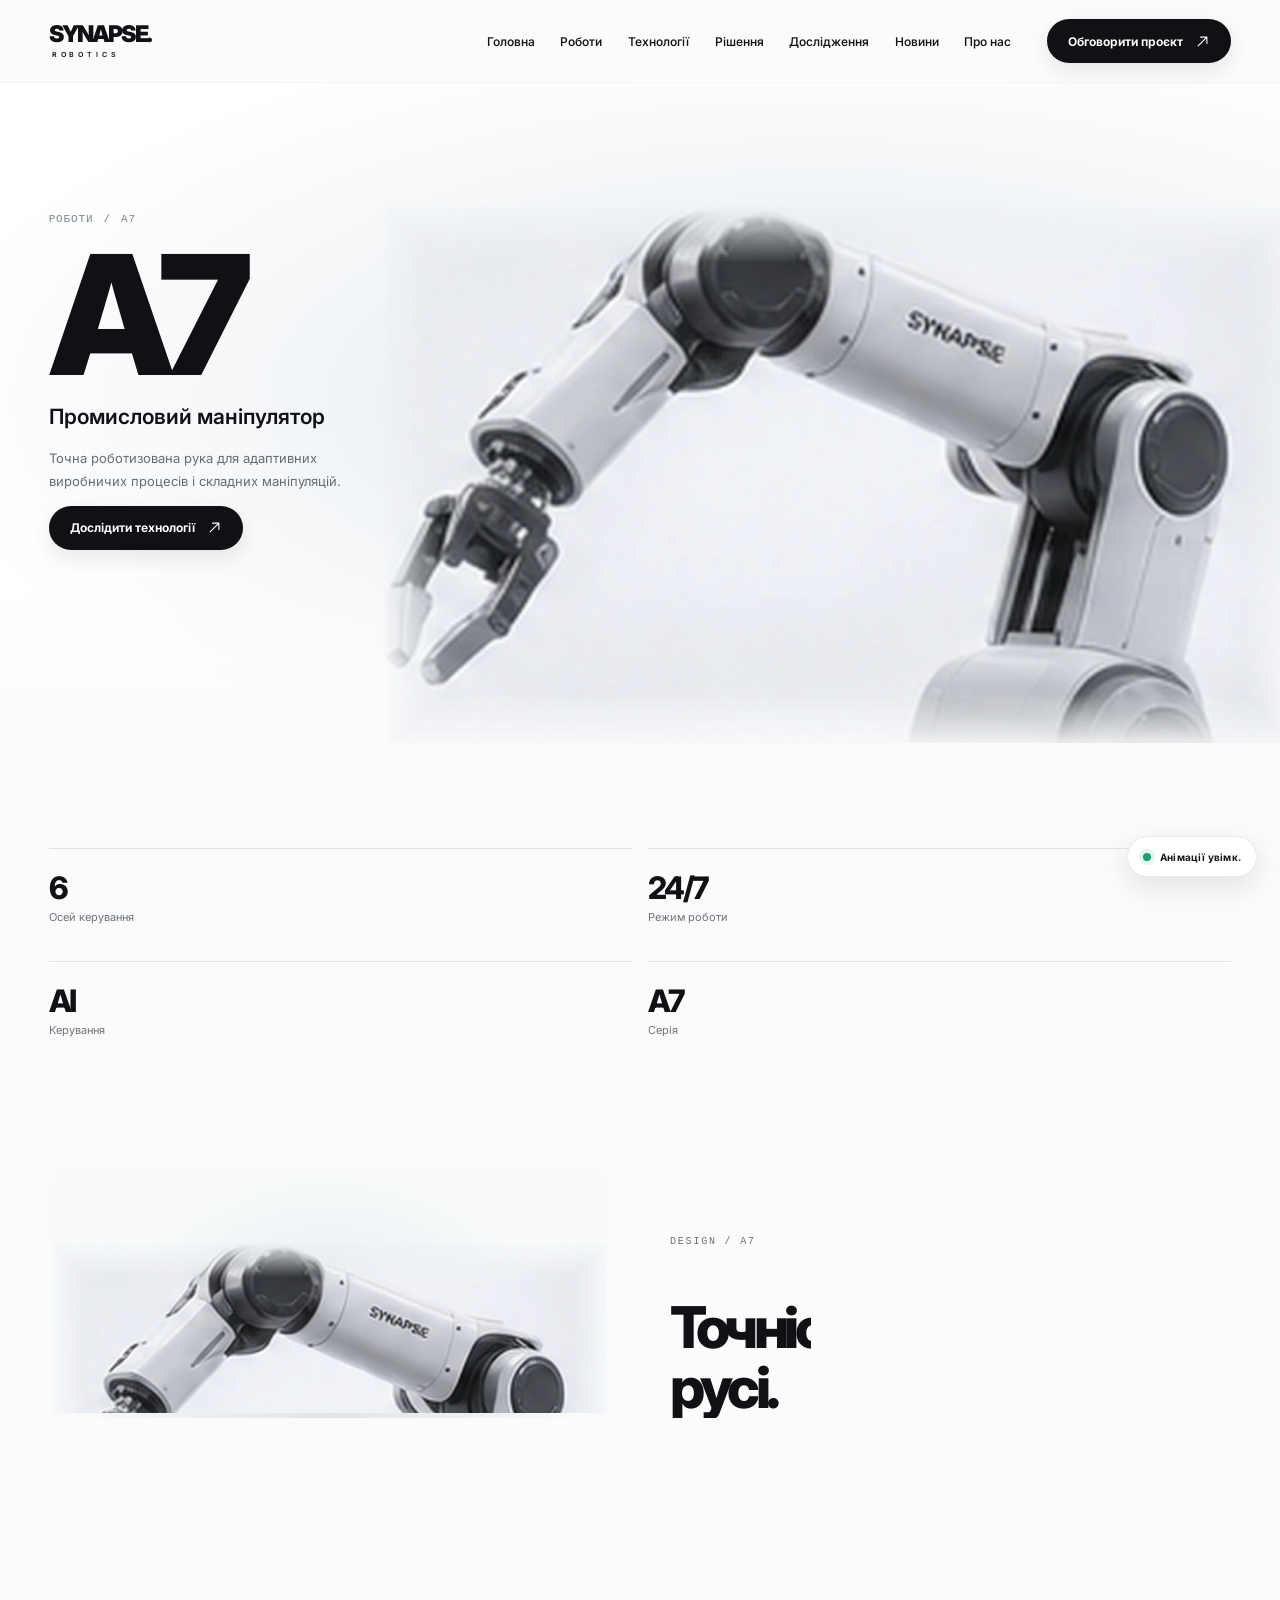
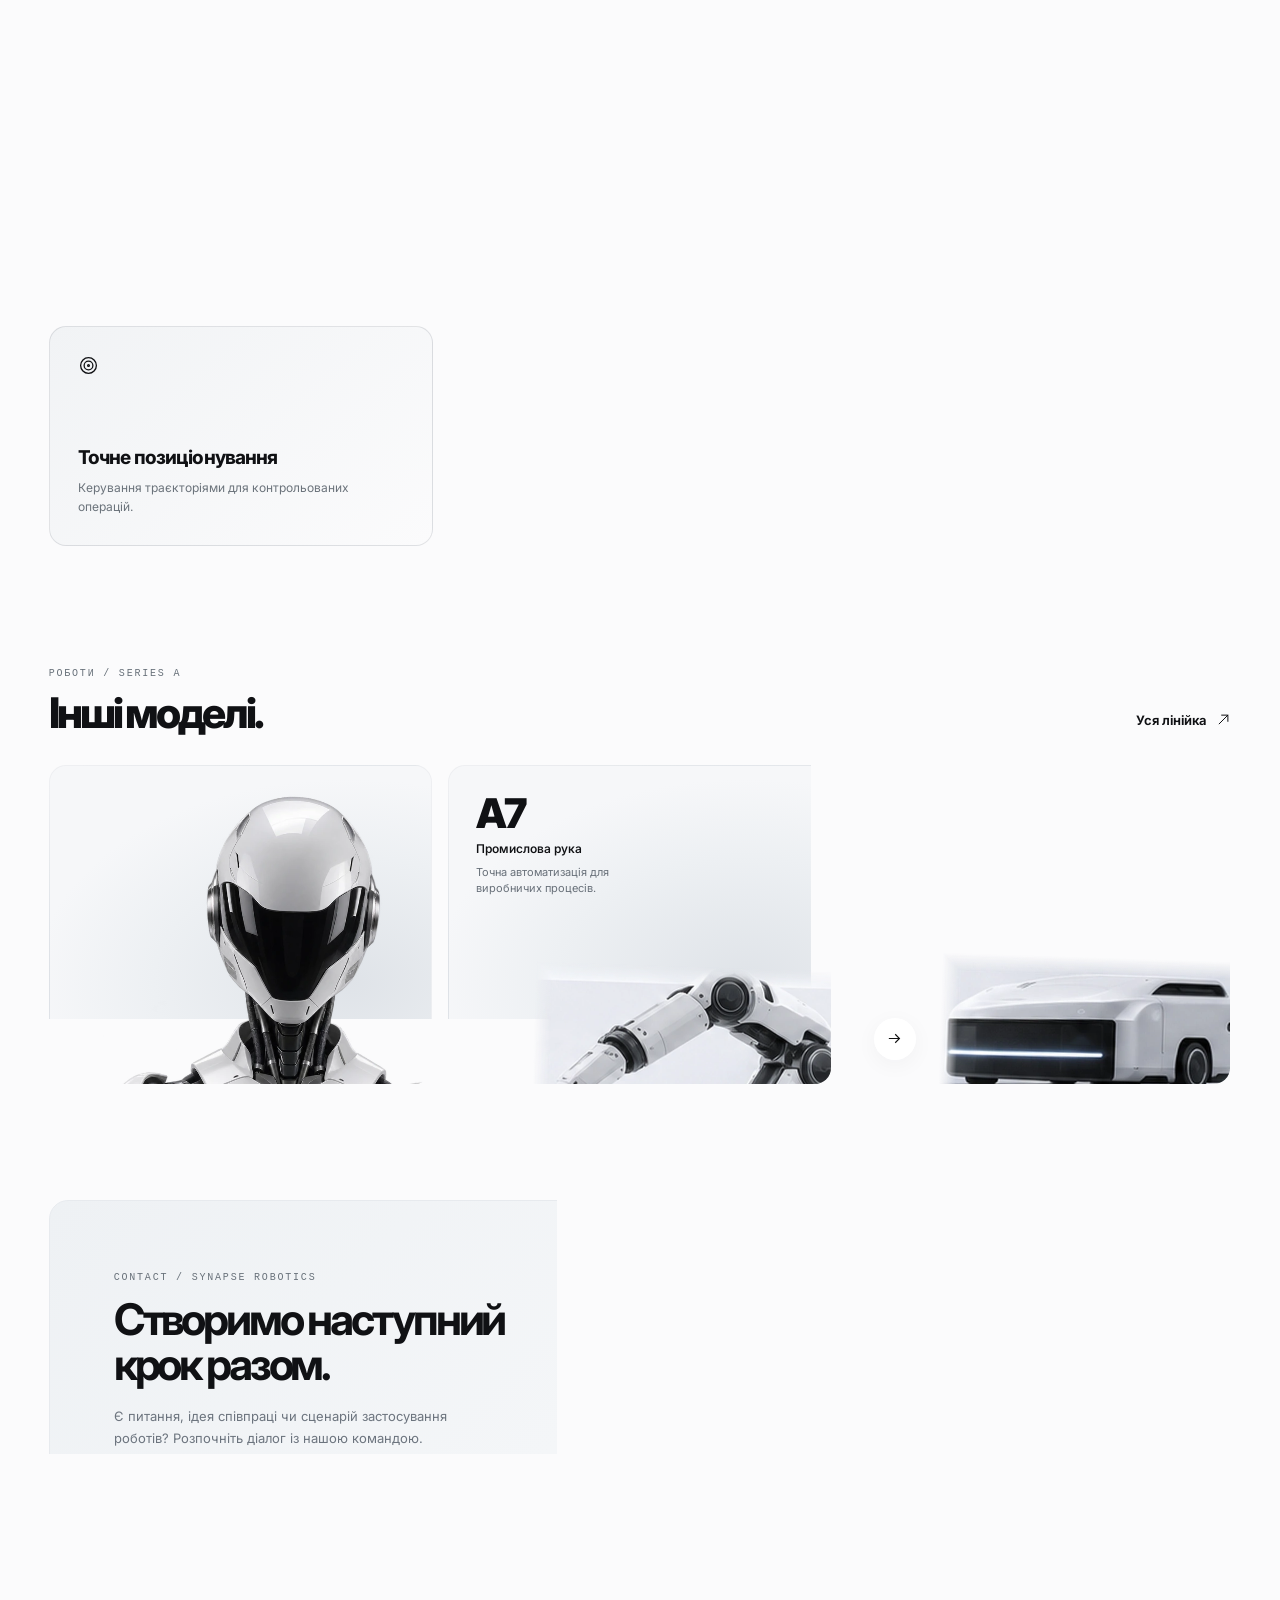
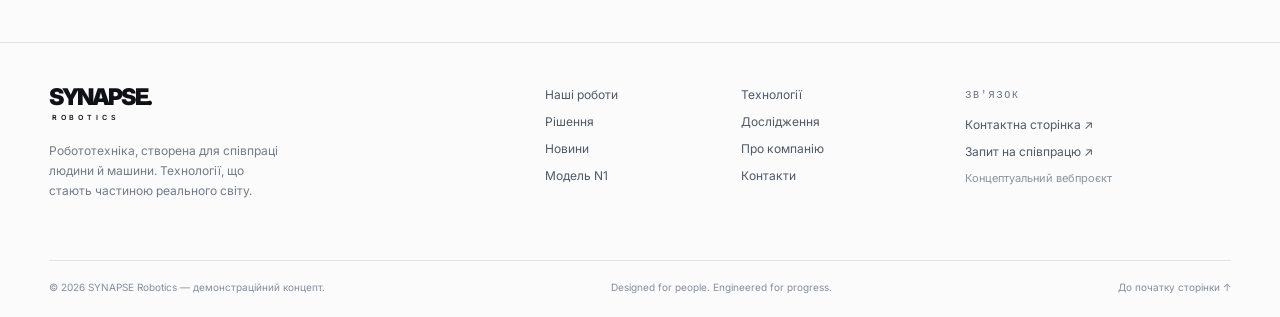
==== pages/robot-a7.html @ aba58dbf "SYNAPSE" ====
<!DOCTYPE html>
<html lang="uk">
    <head>
        <meta charset="utf-8"/>
        <meta content="width=device-width, initial-scale=1" name="viewport"/>
        <meta content="#fbfbfc" name="theme-color"/>
        <meta content="Точна роботизована рука для адаптивних виробничих процесів і складних маніпуляцій." name="description"/>
        <meta content="A7 — Промисловий маніпулятор — SYNAPSE Robotics" property="og:title"/>
        <meta content="Точна роботизована рука для адаптивних виробничих процесів і складних маніпуляцій." property="og:description"/>
        <title>
            A7 — Промисловий маніпулятор | SYNAPSE Robotics
        </title>
        <link href="../assets/css/style.css" rel="stylesheet"/>
        <script defer="" src="../assets/js/main.js">
        </script>
    </head>
    <body>
        <noscript>
            <div class="js-required">
                Для анімацій SYNAPSE потрібно ввімкнути JavaScript у браузері.
            </div>
        </noscript>
        <header class="site-header" id="top">
            <div class="header-inner">
                <a aria-label="SYNAPSE Robotics — головна" class="brand" href="../index.html">
                    <span>
                        SYNAPSE.
                    </span>
                    <span class="brand__sub">
                        ROBOTICS
                    </span>
                </a>
                <nav aria-label="Основна навігація" class="site-nav">
                    <a href="../index.html">
                        Головна
                    </a>
                    <a href="../index.html#robots">
                        Роботи
                    </a>
                    <a href="../index.html#technology">
                        Технології
                    </a>
                    <a href="../index.html#solutions">
                        Рішення
                    </a>
                    <a href="../index.html#research">
                        Дослідження
                    </a>
                    <a href="../index.html#news">
                        Новини
                    </a>
                    <a href="../index.html#about">
                        Про нас
                    </a>
                </nav>
                <div class="header-cta">
                    <a class="btn btn-dark" href="../index.html#contact">
                        Обговорити проєкт
                        <svg aria-hidden="true" viewbox="0 0 24 24">
                            <path d="M5 19 19 5M9 5h10v10">
                            </path>
                        </svg>
                    </a>
                </div>
                <button aria-controls="mobile-menu" aria-expanded="false" aria-label="Відкрити меню" class="mobile-toggle" type="button">
                    <span>
                    </span>
                </button>
            </div>
            <nav aria-label="Мобільна навігація" class="mobile-panel" id="mobile-menu">
                <a href="../index.html">
                    Головна
                </a>
                <a href="../index.html#robots">
                    Роботи
                </a>
                <a href="../index.html#technology">
                    Технології
                </a>
                <a href="../index.html#solutions">
                    Рішення
                </a>
                <a href="../index.html#research">
                    Дослідження
                </a>
                <a href="../index.html#news">
                    Новини
                </a>
                <a href="../index.html#about">
                    Про нас
                </a>
                <a class="btn btn-dark" href="../index.html#contact">
                    Зв’язатися з нами
                    <svg aria-hidden="true" viewbox="0 0 24 24">
                        <path d="M5 19 19 5M9 5h10v10">
                        </path>
                    </svg>
                </a>
            </nav>
        </header>
        <main id="main-content">
            <section class="model-hero model-hero--a7">
                <div class="container">
                    <div class="model-hero__copy">
                        <div class="bread">
                            <a href="robots.html">
                                РОБОТИ
                            </a>
                            <span>
                                /
                            </span>
                            <span>
                                A7
                            </span>
                        </div>
                        <h1>
                            A7
                        </h1>
                        <h2>
                            Промисловий маніпулятор
                        </h2>
                        <p>
                            Точна роботизована рука для адаптивних виробничих процесів і складних маніпуляцій.
                        </p>
                        <a class="btn btn-dark" href="technology.html">
                            Дослідити технології
                            <svg aria-hidden="true" viewbox="0 0 24 24">
                                <path d="M5 19 19 5M9 5h10v10">
                                </path>
                            </svg>
                        </a>
                    </div>
                    <img alt="Робот SYNAPSE A7" class="model-hero__image" fetchpriority="high" src="../assets/images/a7-arm-detail.webp"/>
                </div>
                <div class="model-hero__shade">
                </div>
            </section>
            <section class="container section-padded">
                <div class="metric-grid" data-reveal="">
                    <div class="metric">
                        <strong>
                            6
                        </strong>
                        <span>
                            Осей керування
                        </span>
                    </div>
                    <div class="metric">
                        <strong>
                            24/7
                        </strong>
                        <span>
                            Режим роботи
                        </span>
                    </div>
                    <div class="metric">
                        <strong>
                            AI
                        </strong>
                        <span>
                            Керування
                        </span>
                    </div>
                    <div class="metric">
                        <strong>
                            A7
                        </strong>
                        <span>
                            Серія
                        </span>
                    </div>
                </div>
            </section>
            <section class="section container">
                <div class="model-details" data-reveal="">
                    <div class="model-details__visual">
                        <img alt="Деталі дизайну A7" loading="lazy" src="../assets/images/a7-arm-detail.webp"/>
                    </div>
                    <div class="model-details__text">
                        <span class="eyebrow">
                            DESIGN / A7
                        </span>
                        <h2>
                            Точність у кожному русі.
                        </h2>
                        <p>
                            Модульний маніпулятор A7 допомагає виконувати повторювані й точні операції. Його інженерна логіка націлена на гнучке розгортання в автоматизованих лініях.
                        </p>
                        <a class="btn btn-light" href="solutions.html">
                            Рішення для бізнесу
                            <svg aria-hidden="true" viewbox="0 0 24 24">
                                <path d="M5 19 19 5M9 5h10v10">
                                </path>
                            </svg>
                        </a>
                    </div>
                </div>
            </section>
            <section class="section container">
                <div class="section-head" data-reveal="">
                    <div>
                        <span class="eyebrow">
                            ОСОБЛИВОСТІ / FEATURES
                        </span>
                        <h2>
                            Створений з увагою
                            <br/>
                            до деталей.
                        </h2>
                    </div>
                </div>
                <div class="feature-grid">
                    <article class="feature-card" data-reveal="">
                        <span class="icon">
                            <svg aria-hidden="true" viewbox="0 0 24 24">
                                <circle cx="12" cy="12" r="9">
                                </circle>
                                <circle cx="12" cy="12" r="5">
                                </circle>
                                <circle cx="12" cy="12" r="1">
                                </circle>
                            </svg>
                        </span>
                        <h3>
                            Точне позиціонування
                        </h3>
                        <p>
                            Керування траєкторіями для контрольованих операцій.
                        </p>
                    </article>
                    <article class="feature-card" data-reveal="">
                        <span class="icon">
                            <svg aria-hidden="true" viewbox="0 0 24 24">
                                <path d="m12 2 8 4v6c0 5-3 8-8 10-5-2-8-5-8-10V6l8-4Z">
                                </path>
                                <path d="m8 12 3 3 5-6">
                                </path>
                            </svg>
                        </span>
                        <h3>
                            Промислова безпека
                        </h3>
                        <p>
                            Зрозумілі протоколи й можливість зупинки.
                        </p>
                    </article>
                    <article class="feature-card" data-reveal="">
                        <span class="icon">
                            <svg aria-hidden="true" viewbox="0 0 24 24">
                                <circle cx="12" cy="3" r="2">
                                </circle>
                                <circle cx="3" cy="20" r="2">
                                </circle>
                                <circle cx="21" cy="20" r="2">
                                </circle>
                                <path d="M11 5 4 18m9-13 7 13M5 20h14">
                                </path>
                            </svg>
                        </span>
                        <h3>
                            Модульна інтеграція
                        </h3>
                        <p>
                            Спроєктований для різних робочих процесів.
                        </p>
                    </article>
                </div>
            </section>
            <section class="section container">
                <div class="section-head" data-reveal="">
                    <div>
                        <span class="eyebrow">
                            РОБОТИ / SERIES A
                        </span>
                        <h2>
                            Інші моделі.
                        </h2>
                    </div>
                    <a class="link-arrow" href="robots.html">
                        Уся лінійка
                        <svg aria-hidden="true" viewbox="0 0 24 24">
                            <path d="M5 19 19 5M9 5h10v10">
                            </path>
                        </svg>
                    </a>
                </div>
                <div class="product-grid" data-reveal="">
                    <a class="product-card product-card--n1" href="../pages/robot-n1.html">
                        <div class="product-card__name">
                            <strong>
                                N1
                            </strong>
                            <small>
                                Гуманоїдний асистент
                            </small>
                            <p>
                                Універсальна допомога, комунікація та взаємодія з людьми.
                            </p>
                        </div>
                        <img alt="N1 — Гуманоїдний асистент" class="product-card__image" decoding="async" loading="lazy" src="../assets/images/n1-720.webp"/>
                        <span aria-hidden="true" class="round-arrow">
                            <svg aria-hidden="true" viewbox="0 0 24 24">
                                <path d="M4 12h15m-6-6 6 6-6 6">
                                </path>
                            </svg>
                        </span>
                    </a>
                    <a class="product-card product-card--a7" href="../pages/robot-a7.html">
                        <div class="product-card__name">
                            <strong>
                                A7
                            </strong>
                            <small>
                                Промислова рука
                            </small>
                            <p>
                                Точна автоматизація для виробничих процесів.
                            </p>
                        </div>
                        <img alt="A7 — Промислова рука" class="product-card__image" decoding="async" loading="lazy" src="../assets/images/a7-arm.webp"/>
                        <span aria-hidden="true" class="round-arrow">
                            <svg aria-hidden="true" viewbox="0 0 24 24">
                                <path d="M4 12h15m-6-6 6 6-6 6">
                                </path>
                            </svg>
                        </span>
                    </a>
                    <a class="product-card product-card--m3" href="../pages/robot-m3.html">
                        <div class="product-card__name">
                            <strong>
                                M3
                            </strong>
                            <small>
                                Автономна логістика
                            </small>
                            <p>
                                Інтелектуальні переміщення в складських просторах.
                            </p>
                        </div>
                        <img alt="M3 — Автономна логістика" class="product-card__image" decoding="async" loading="lazy" src="../assets/images/m3-carrier.webp"/>
                        <span aria-hidden="true" class="round-arrow">
                            <svg aria-hidden="true" viewbox="0 0 24 24">
                                <path d="M4 12h15m-6-6 6 6-6 6">
                                </path>
                            </svg>
                        </span>
                    </a>
                </div>
            </section>
            <section class="container section" data-reveal="">
                <div class="contact-band">
                    <div>
                        <span class="eyebrow">
                            CONTACT / SYNAPSE ROBOTICS
                        </span>
                        <h2>
                            Створимо наступний
                            <br/>
                            крок разом.
                        </h2>
                        <p>
                            Є питання, ідея співпраці чи сценарій застосування роботів? Розпочніть діалог із нашою командою.
                        </p>
                    </div>
                    <div class="contact-band__right">
                        <a class="btn btn-dark" href="../pages/contact.html">
                            Перейти до контактів
                            <svg aria-hidden="true" viewbox="0 0 24 24">
                                <path d="M5 19 19 5M9 5h10v10">
                                </path>
                            </svg>
                        </a>
                        <a href="../pages/contact.html#request">
                            Підготувати запит про співпрацю ↗
                        </a>
                    </div>
                </div>
            </section>
        </main>
        <footer class="site-footer">
            <div class="container">
                <div class="footer-grid">
                    <div class="footer-brand">
                        <a aria-label="На головну" class="brand" href="../index.html">
                            <span>
                                SYNAPSE.
                            </span>
                            <span class="brand__sub">
                                ROBOTICS
                            </span>
                        </a>
                        <p>
                            Робототехніка, створена для співпраці людини й машини. Технології, що стають частиною реального світу.
                        </p>
                    </div>
                    <nav aria-label="Навігація футера" class="footer-links">
                        <a href="../pages/robots.html">
                            Наші роботи
                        </a>
                        <a href="../pages/technology.html">
                            Технології
                        </a>
                        <a href="../pages/solutions.html">
                            Рішення
                        </a>
                        <a href="../pages/research.html">
                            Дослідження
                        </a>
                        <a href="../pages/news.html">
                            Новини
                        </a>
                        <a href="../pages/about.html">
                            Про компанію
                        </a>
                        <a href="../pages/robot-n1.html">
                            Модель N1
                        </a>
                        <a href="../pages/contact.html">
                            Контакти
                        </a>
                    </nav>
                    <div class="footer-contact">
                        <span class="eyebrow">
                            ЗВ'ЯЗОК
                        </span>
                        <a href="../pages/contact.html">
                            Контактна сторінка ↗
                        </a>
                        <a href="../pages/contact.html#request">
                            Запит на співпрацю ↗
                        </a>
                        <span class="footer-concept-note">
                            Концептуальний вебпроєкт
                        </span>
                    </div>
                </div>
                <div class="footer-bottom">
                    <span>
                        © 2026 SYNAPSE Robotics — демонстраційний концепт.
                    </span>
                    <span>
                        Designed for people. Engineered for progress.
                    </span>
                    <a href="#top">
                        До початку сторінки ↑
                    </a>
                </div>
            </div>
        </footer>
    </body>
</html>
---- assets/css/style.css ----
@import url('https://fonts.googleapis.com/css2?family=Inter:wght@400;500;600;700;800;900&display=swap');

:root {
    color-scheme: light;
    --ink: #101114;
    --muted: #6b7077;
    --rule: rgba(24, 34, 46, 0.11);
    --paper: #fbfbfc;
    --soft: #f0f2f5;
    --wrap: 1536px;
    --radius: 18px;
    --ease: cubic-bezier(.19, 1, .22, 1);
}

*, *::before, *::after { box-sizing: border-box; }
html { scroll-behavior: auto; scroll-padding-top: 85px; }
body {
    margin: 0;
    min-width: 320px;
    overflow-x: clip;
    color: var(--ink);
    background: var(--paper);
    font-family: Inter, -apple-system, BlinkMacSystemFont, 'Segoe UI', sans-serif;
    font-size: 15px;
    -webkit-font-smoothing: antialiased;
    text-rendering: optimizeLegibility;
}
button, input, select, textarea { font: inherit; }
a { color: inherit; text-decoration: none; }
button { cursor: pointer; }
img { display: block; max-width: 100%; }
::selection { background: #15191f; color: white; }
:focus-visible { outline: 3px solid #a3b4c6; outline-offset: 4px; }
.no-scroll { overflow: hidden; }
.container { width: min(calc(100% - clamp(34px, 7.6vw, 132px)), var(--wrap)); margin-inline: auto; }
.monolabel, .eyebrow, .mini-label {
    font-family: 'SFMono-Regular', Consolas, 'Liberation Mono', monospace;
    font-size: 10px;
    font-weight: 500;
    letter-spacing: .18em;
    line-height: 1.8;
    text-transform: uppercase;
}
.eyebrow { color: #68717a; }
.mini-label { font-size: 9px; }
.small-arrow, .link-arrow { display: inline-flex; align-items: center; gap: 9px; font-size: 13px; font-weight: 650; }
.small-arrow svg, .link-arrow svg, .btn svg { transition: transform .35s var(--ease); }
.small-arrow:hover svg, .link-arrow:hover svg, .btn:hover svg { transform: translate(4px, -2px); }
.icon { display: inline-flex; align-items: center; justify-content: center; }
.icon svg { width: 21px; height: 21px; fill: none; stroke: currentColor; stroke-width: 1.5; stroke-linecap: round; stroke-linejoin: round; }

.site-header {
    height: 83px;
    position: sticky;
    top: 0;
    z-index: 100;
    background: rgba(251, 251, 252, .85);
    border-bottom: 1px solid rgba(24, 34, 46, .025);
    transition: background .3s, box-shadow .3s;
    animation: header-arrive .7s .05s both;
}
.site-header.scrolled { position: sticky; top: 0; background: rgba(251,251,252,.89); backdrop-filter: blur(22px); box-shadow: 0 1px 0 rgba(24,34,46,.06); }
.header-inner { width: min(calc(100% - clamp(34px, 7.6vw, 132px)), var(--wrap)); margin-inline: auto; height: 100%; display: flex; align-items: center; gap: 36px; }
.brand { display: inline-flex; flex: 0 0 auto; flex-direction: column; line-height: .87; font-weight: 900; font-size: 23px; letter-spacing: -.095em; }
.brand__sub { margin-top: 8px; font-size: 7px; font-weight: 600; letter-spacing: .56em; padding-left: 3px; }
.site-nav { display: flex; margin-left: auto; gap: clamp(11px, 2vw, 31px); align-items: center; }
.site-nav a { position: relative; white-space: nowrap; padding-block: 13px; font-size: 12px; font-weight: 530; transition: color .2s; }
.site-nav a:hover { color: #6e7984; }
.site-nav a::after { content: ''; position: absolute; height: 1px; background: currentColor; left: 0; bottom: 6px; width: 100%; transform-origin: left; transform: scaleX(0); transition: transform .3s var(--ease); }
.site-nav a:hover::after, .site-nav a[aria-current='page']::after { transform: scaleX(1); }
.header-cta { flex: 0 0 auto; }
.btn { display: inline-flex; align-items: center; justify-content: center; gap: 12px; border: 1px solid transparent; min-height: 44px; border-radius: 100px; font-size: 12px; font-weight: 670; white-space: nowrap; padding: 0 20px; transition: transform .35s var(--ease), box-shadow .35s, background .25s, color .25s; }
.btn:hover { transform: translateY(-2px); }
.btn-dark { background: #101114; color: white; box-shadow: 0 8px 20px rgba(17,19,23,.09); }
.btn-dark:hover { background: #30353a; box-shadow: 0 12px 26px rgba(17,19,23,.16); }
.btn-light { background: rgba(255,255,255,.89); color: #15181c; border-color: rgba(0,0,0,.07); }
.btn-light:hover { box-shadow: 0 9px 24px rgba(16,17,20,.06); }
.btn svg { width: 15px; height: 15px; stroke: currentColor; stroke-width: 1.7; stroke-linecap: round; stroke-linejoin: round; fill: none; }
.mobile-toggle { display: none; width: 44px; height: 44px; margin-left: auto; border: 1px solid var(--rule); background: white; border-radius: 50%; align-items: center; justify-content: center; }
.mobile-toggle span, .mobile-toggle span::before, .mobile-toggle span::after { content: ''; display: block; width: 17px; height: 1px; background: #121518; transition: transform .3s, opacity .3s; }
.mobile-toggle span::before { transform: translateY(-5px); }
.mobile-toggle span::after { transform: translateY(4px); }
.mobile-toggle[aria-expanded='true'] span { background: transparent; }
.mobile-toggle[aria-expanded='true'] span::before { transform: translateY(0) rotate(45deg); background: #121518; }
.mobile-toggle[aria-expanded='true'] span::after { transform: translateY(-1px) rotate(-45deg); background: #121518; }
.mobile-panel { display: none; }

/* Independent cinematic layers: atmosphere / type / product / copy / fade. */
.hero { isolation: isolate; overflow: hidden; height: clamp(675px, 56vw, 830px); position: relative; background: radial-gradient(ellipse 50% 56% at 50% 39%, #eaedf0 0, rgba(244,246,248,.68) 44%, rgba(255,255,255,.3) 78%, transparent 100%), linear-gradient(180deg,#fcfcfd 0%,#f8f9fa 65%,#fff 100%); }
.hero__atmosphere { z-index: 0; position: absolute; inset: 0; pointer-events: none; background: radial-gradient(ellipse 38% 36% at calc(50% + var(--light-x,0px)) calc(48% + var(--light-y,0px)), rgba(255,255,255,.96), transparent 90%); opacity: .78; transition: background .2s; }
.hero__word { position: absolute; left: 50%; top: clamp(152px, 13.1vw, 204px); z-index: 1; width: max-content; transform: translateX(-50%); font-size: clamp(104px, 17vw, 265px); font-weight: 900; letter-spacing: -.105em; line-height: .75; color: #101114; white-space: nowrap; user-select: none; animation: word-arrive .9s .2s both; }
.hero__robot-stage { position: absolute; z-index: 2; inset: 0; pointer-events: none; display: flex; justify-content: center; align-items: flex-start; overflow: hidden; }
.hero__robot { position: relative; display: block; width: clamp(525px, 46vw, 750px); height: auto; max-width: none; margin-top: -26px; transform: translate3d(var(--robot-x,0px),var(--robot-y,0px),0); filter: drop-shadow(0 12px 24px rgba(58,71,82,.075)); animation: robot-arrive 1.2s .3s both; will-change: transform; }
.hero__fade { position: absolute; z-index: 4; inset: auto 0 0; height: 55%; background: linear-gradient(to bottom,rgba(251,252,253,0) 0%,rgba(251,252,253,.24) 28%,rgba(251,252,253,.94) 66%, #fff 89%); pointer-events: none; }
.hero__copy { position: absolute; z-index: 5; left: max(calc(50vw - 768px), clamp(22px,4.5vw,68px)); top: 47%; max-width: 350px; animation: content-arrive .8s .58s both; }
.hero__copy h1 { font-size: clamp(37px, 3.2vw, 50px); margin: 16px 0 13px; font-weight: 800; letter-spacing: -.068em; line-height: 1.02; }
.hero__copy p { font-size: clamp(12px, .94vw, 14px); max-width: 304px; line-height: 1.67; color: #525962; margin: 0 0 22px; }
.hero__buttons { display: flex; gap: 9px; align-items: center; animation: content-arrive .8s .78s both; }
.hero__specs { position: absolute; z-index: 5; right: max(calc(50vw - 768px),clamp(22px,4.5vw,68px)); top: 49.2%; width: clamp(182px, 17.3vw, 266px); animation: content-arrive .85s 1.03s both; }
.hero__spec-heading { display: flex; gap: 12px; align-items: center; font-size: 10px; letter-spacing: .13em; font-weight: 680; margin-bottom: 13px; }
.hero__spec-heading::after { content: ''; height: 1px; background: #9da5ad; flex: 1; }
.hero__spec-item { display: grid; grid-template-columns: 76px 1fr; align-items: baseline; gap: 12px; border-top: 1px solid rgba(24,34,46,.14); padding: 12px 0; }
.hero__spec-item strong { font-size: 15px; letter-spacing: -.045em; }
.hero__spec-item span { font-size: 11px; color: #666b72; }
.hero__scroll { position: absolute; z-index: 6; bottom: 28px; left: max(calc(50vw - 768px),clamp(22px,4.5vw,68px)); display: flex; align-items: center; gap: 14px; font-size: 9px; letter-spacing: .19em; }
.hero__scroll::before { content: ''; width: 1px; height: 31px; background: #7c858f; }
.hero__index { position: absolute; z-index: 5; top: 27px; right: 4.5vw; display: flex; gap: 13px; align-items: center; font-size: 9px; letter-spacing: .15em; }
.hero__index::after { content: ''; width: 32px; height: 1px; background: #656a71; }

.spec-strip { position: relative; z-index: 7; margin-top: -2px; margin-bottom: 74px; display: grid; grid-template-columns: repeat(4, 1fr); border: 1px solid var(--rule); border-radius: 19px; background: linear-gradient(118deg,rgba(249,250,251,.98),rgba(255,255,255,.98)); box-shadow: 0 17px 44px rgba(31,48,66,.027); overflow: hidden; }
.spec-strip__item { display: flex; align-items: center; gap: 20px; padding: 24px clamp(16px,2.5vw,44px); min-height: 94px; }
.spec-strip__item + .spec-strip__item { border-left: 1px solid var(--rule); }
.spec-strip__item .icon { min-width: 27px; }
.spec-strip__item .icon svg { width: 26px; height: 26px; }
.spec-strip strong { display: block; font-size: clamp(16px, 1.3vw, 20px); letter-spacing: -.06em; }
.spec-strip span:not(.icon) { display: block; font-size: 11px; color: #6a727b; margin-top: 3px; }
.section { margin-block: 0 115px; }
.section-head { display: flex; justify-content: space-between; align-items: flex-end; gap: 24px; margin-bottom: 30px; }
.section-head h2, .section-title { font-size: clamp(32px, 3.3vw, 55px); font-weight: 800; margin: 8px 0 0; letter-spacing: -.072em; line-height: 1.04; }
.section-head > p, .section-head__right { color: #697078; max-width: 320px; font-size: 13px; line-height: 1.65; }
.section-head .link-arrow { margin-bottom: 7px; flex: 0 0 auto; }
.section-head__split { display: grid; grid-template-columns: 1fr 1fr; width: 100%; align-items: end; }
.product-grid { display: grid; grid-template-columns: repeat(3, minmax(0,1fr)); gap: 16px; }
.product-card { position: relative; isolation: isolate; display: block; min-height: clamp(265px, 25vw, 350px); border-radius: 17px; overflow: hidden; background: radial-gradient(ellipse 82% 64% at 78% 68%, #dfe3e8 0, #edf0f3 62%, #f6f7f9 100%); border: 1px solid rgba(38,49,60,.035); transition: transform .5s var(--ease),box-shadow .5s; }
.product-card:hover { transform: translateY(-5px); box-shadow: 0 23px 45px rgba(25,40,52,.095); }
.product-card__name { position: absolute; top: 28px; left: 27px; z-index: 3; }
.product-card__name strong { display: block; font-size: clamp(31px,3.2vw,47px); font-weight: 850; letter-spacing: -.075em; line-height: .95; }
.product-card__name small { display: block; font-size: 12px; font-weight: 560; margin-top: 8px; }
.product-card__name p { font-size: 11px; line-height: 1.45; color: #687079; max-width: 145px; margin: 9px 0 0; }
.product-card__image { position: absolute; z-index: 1; pointer-events: none; transition: transform .75s var(--ease); }
.product-card:hover .product-card__image { transform: translateY(-8px) scale(1.035); }
.product-card--n1 .product-card__image { right: -12%; top: -3%; height: 136%; width: auto; max-width: none; }
.product-card--a7 .product-card__image { width: 83%; max-width: none; right: -5%; bottom: -4%; }
.product-card--m3 .product-card__image { width: 81%; max-width: none; right: -5%; bottom: 5%; }
.round-arrow { position: absolute; z-index: 5; width: 42px; height: 42px; bottom: 24px; left: 25px; background: rgba(255,255,255,.91); display: flex; align-items: center; justify-content: center; border-radius: 50%; box-shadow: 0 5px 22px rgba(16,25,35,.045); transition: transform .4s var(--ease),background .3s; }
.round-arrow svg { width: 17px; height: 17px; stroke: #111; fill:none; stroke-width: 1.6; transition:transform .35s; }
.product-card:hover .round-arrow { transform: scale(1.09); background:white; }
.product-card:hover .round-arrow svg { transform: translateX(3px); }

.technology-showcase { position: relative; display: grid; grid-template-columns: 36% 64%; overflow: hidden; min-height: 550px; padding: 69px clamp(34px, 6vw, 100px); background: radial-gradient(ellipse 58% 85% at 66% 45%, #ebeff3 0%, #f9fafb 54%, #fff 100%); }
.technology-showcase__copy { position: relative; z-index: 4; }
.technology-showcase__copy h2 { font-size: clamp(37px, 4vw, 64px); font-weight: 820; line-height: 1.01; letter-spacing: -.075em; max-width: 350px; margin: 19px 0 20px; }
.technology-showcase__copy p { max-width: 280px; font-size: 13px; line-height: 1.75; color: #626a73; margin: 0 0 25px; }
.technology-showcase__image { pointer-events: none; position: absolute; width: 56%; right: 11%; top: -25%; bottom: -5%; z-index: 1; overflow: hidden; mask-image: radial-gradient(ellipse 58% 58% at 49% 49%, black 39%,transparent 100%); -webkit-mask-image: radial-gradient(ellipse 58% 58% at 49% 49%, black 39%,transparent 100%); }
.technology-showcase__image img { width: 100%; height: 110%; object-fit: cover; object-position: 58% 45%; filter: saturate(.45) contrast(1.08); transform: rotate(-14deg) scale(1.1); }
.technology-showcase__labels { z-index: 3; position: absolute; top: 31%; right: clamp(28px,4vw,90px); display: grid; gap: 33px; }
.technology-showcase__labels span { display: flex; align-items: center; gap: 15px; font-size: 9px; color: #4f575e; letter-spacing: .22em; font-family: Consolas,monospace; }
.technology-showcase__labels span::before { content: ''; display:block; width: clamp(24px,5vw,95px); height:1px; background: #7d8b98; }
.technology-showcase__indexes { position: absolute; bottom: 34px; right: 4.4vw; color: #858e97; font-size: 10px; letter-spacing: .14em; }

.tile-grid { display: grid; grid-template-columns: repeat(3,1fr); gap: 17px; }
.tile-card { display:flex; flex-direction:column; position: relative; overflow:hidden; min-height: 315px; border: 1px solid rgba(20,34,47,.06); border-radius: 16px; background: linear-gradient(150deg, #e8ecf0, #f9fafb 70%); transition: transform .45s var(--ease),box-shadow .45s; }
.tile-card:hover { transform: translateY(-4px); box-shadow: 0 20px 37px rgba(25,40,52,.075); }
.tile-card__visual { position: relative; height: 205px; overflow:hidden; background: radial-gradient(ellipse 75% 100% at 60% 85%,#e1e6eb,#f1f3f5); }
.tile-card__visual img { width: 100%; height: 100%; object-fit: contain; transition: transform .65s var(--ease); }
.tile-card:hover .tile-card__visual img { transform: translateY(-4px) scale(1.05); }
.tile-card--arm img { object-position: center 48%; }
.tile-card--transport img { object-position: 50% 60%; }
.tile-card--service img { max-width: 260px; height: 130%; width: auto; margin-left:auto; margin-top:-26px; }
.tile-card__foot { display:flex; flex:1; padding: 23px 24px; justify-content: space-between; gap: 20px; background: #fff; }
.tile-card__foot strong { font-size: 15px; letter-spacing: -.03em; }
.tile-card__foot p { margin: 6px 0 0; color: #6c727b; line-height:1.5; font-size: 11px; max-width:250px; }
.tile-card__foot .icon { align-self:flex-end; }

.research-feature { background: linear-gradient(115deg, #f8fafb, #f0f3f6); border-radius: 20px; overflow:hidden; display:grid; grid-template-columns: 1.25fr .75fr; min-height: 470px; border: 1px solid #edf0f2; }
.research-feature__visual { background: #f5f7f9; position:relative; overflow: hidden; }
.research-feature__visual img { width:100%; height:100%; object-fit: cover; }
.research-feature__visual::after { content: ''; position:absolute; inset:0; background:linear-gradient(90deg, transparent,rgba(247,249,250,.15)); pointer-events:none; }
.research-feature__content { padding: clamp(30px,5vw,70px); display:flex; flex-direction:column; justify-content:center; }
.research-feature__content h3 { font-size: clamp(28px,3vw,43px); line-height:1.07; letter-spacing:-.067em; margin:12px 0 20px; }
.research-feature__content p { color:#626b74; font-size:13px; line-height:1.7; margin:0 0 27px; }
.research-list { display:grid; gap:0; margin-bottom:25px; }
.research-list a { padding:13px 0; display:flex; border-top:1px solid #dce2e6; align-items:center; gap:20px; font-size:12px; font-weight:620; }
.research-list a span { color:#707a84; font-size:10px; font-family:Consolas,monospace; }
.research-list a .icon { margin-left:auto; opacity:.6; }

.news-grid { display:grid; grid-template-columns:repeat(3,1fr); gap:17px; }
.news-card { border-radius:16px; overflow:hidden; border:1px solid var(--rule); background:#fff; display:block; transition:transform .4s var(--ease),box-shadow .3s; }
.news-card:hover { transform:translateY(-4px); box-shadow:0 19px 38px rgba(28,40,51,.07); }
.news-card__image { height:220px; overflow:hidden; background:radial-gradient(ellipse at 50% 60%,#e7ebf0,#f3f5f7); }
.news-card__image img { width:100%; height:100%; object-fit:cover; transition:transform .65s var(--ease); }
.news-card__image--robot img { object-fit:contain; width:78%; height:120%; margin:-7% auto 0; }
.news-card__image--arm img { object-fit:contain; max-width:91%; margin:auto; }
.news-card:hover img { transform:scale(1.04); }
.news-card__body { min-height:133px; padding:20px 22px 24px; position:relative; }
.news-card__body time { display:block; color:#7a838b; font-size:10px; margin-bottom:9px; }
.news-card__body h3 { margin:0; font-size:18px; font-weight:730; line-height:1.25; max-width:275px; letter-spacing:-.045em; }
.news-card__body > .icon { position:absolute; right:19px; bottom:19px; }

.company-feature { display:grid; grid-template-columns:1.45fr .55fr; gap:35px; }
.company-feature__image { height:420px; background: #dce3e9; border-radius:19px; overflow:hidden; position:relative; }
.company-feature__image img { width:100%; height:100%; object-fit:cover; }
.company-feature__copy { align-self:center; }
.company-feature__copy p { line-height:1.68; font-size:13px; color:#697078; }
.metric-grid { display:grid; grid-template-columns:repeat(2,1fr); gap:16px; margin-top:28px; }
.metric { padding:20px 0; border-top:1px solid var(--rule); }
.metric strong { display:block; font-size:31px; font-weight:790; letter-spacing:-.085em; }
.metric span { color:#6d747c; font-size:11px; }
.contact-band { border-radius:19px; padding:clamp(33px,5vw,68px); display:grid; grid-template-columns:1fr 1fr; gap:30px; background:linear-gradient(135deg,#eef1f4,#fafbfc); border:1px solid #e7eaee; }
.contact-band h2 { font-size:clamp(32px,3.4vw,54px); letter-spacing:-.072em; line-height:1.04; margin:10px 0 19px; }
.contact-band p { color:#6c747e; line-height:1.65; max-width:370px; font-size:13px; }
.contact-band__right { align-self:center; display:flex; flex-direction:column; align-items:flex-start; gap:19px; }
.contact-band__right a:not(.btn) { font-size:14px; font-weight:650; }
.contact-band__right a:not(.btn):hover { text-decoration:underline; }

.site-footer { margin-top:105px; border-top:1px solid var(--rule); padding-block:44px 24px; }
.footer-grid { display:grid; grid-template-columns:1.2fr 1fr .7fr; gap:40px; }
.footer-brand p { max-width:235px; font-size:12px; line-height:1.65; color:#747b83; margin-top:20px; }
.footer-links { display:grid; grid-template-columns:repeat(2,1fr); gap:12px; align-content:start; }
.footer-links a, .footer-contact a { font-size:12px; color:#515961; }
.footer-links a:hover,.footer-contact a:hover { color:#111; }
.footer-contact { display:flex; flex-direction:column; gap:12px; }
.footer-bottom { display:flex; justify-content:space-between; gap:20px; border-top:1px solid var(--rule); margin-top:47px; padding-top:20px; color:#868e96; font-size:10px; }
.footer-bottom a:hover { color:#101114; }

/* Interior pages: consistent editorial hierarchy, functional route anchors. */
.page-hero { position:relative; min-height:390px; padding-block:90px 65px; overflow:hidden; background:radial-gradient(ellipse 48% 76% at 78% 40%,#e9edf1,#f8f9fa 70%,#fbfbfc 100%); }
.page-hero .container { position:relative; z-index:2; }
.page-hero h1 { font-size:clamp(55px,7.5vw,125px); font-weight:850; letter-spacing:-.095em; line-height:.95; max-width:850px; margin:20px 0 24px; }
.page-hero p { color:#667079; max-width:530px; line-height:1.72; font-size:clamp(13px,1.05vw,16px); }
.page-hero__index { position:absolute; right:5vw; bottom:40px; color:#8a949e; font-size:10px; letter-spacing:.1em; }
.page-intro { display:grid; grid-template-columns:.8fr 1.2fr; align-items:start; gap:90px; margin-top:105px; margin-bottom:75px; }
.page-intro h2 { font-size:clamp(31px,3.5vw,52px); line-height:1.08; letter-spacing:-.07em; margin:10px 0; }
.page-intro p { color:#606b75; font-size:15px; line-height:1.78; max-width:690px; }
.bread { font-family:Consolas,monospace; display:flex; align-items:center; gap:10px; color:#7a848d; font-size:11px; letter-spacing:.08em; }
.bread a:hover { color:#111; }
.feature-grid { display:grid; grid-template-columns:repeat(3,1fr); gap:15px; }
.feature-card { min-height:220px; background:linear-gradient(140deg,#f1f3f5,#fbfbfc); border:1px solid var(--rule); border-radius:17px; padding:28px; display:flex; flex-direction:column; align-items:flex-start; }
.feature-card .icon { margin-bottom:auto; }
.feature-card h3 { font-size:19px; margin:24px 0 9px; font-weight:750; letter-spacing:-.045em; }
.feature-card p { line-height:1.62; font-size:12px; color:#6b737b; margin:0; }
.section-padded { margin-block:105px; }
.model-hero { background:radial-gradient(ellipse at 64% 48%,#dfe4e9,#f5f7f9 50%,#fff 80%); min-height:660px; position:relative; isolation:isolate; overflow:hidden; }
.model-hero .container { position:relative; z-index:3; height:660px; }
.model-hero__copy { position:absolute; top:130px; left:0; z-index:3; max-width:400px; }
.model-hero__copy h1 { font-size:clamp(93px,13vw,190px); font-weight:850; line-height:.86; letter-spacing:-.095em; margin:18px 0 18px; }
.model-hero__copy h2 { font-size:21px; font-weight:600; margin:0 0 18px; }
.model-hero__copy p { color:#646e77; max-width:320px; line-height:1.75; font-size:13px; }
.model-hero__image { position:absolute; z-index:1; height:96%; width:auto; max-width:none; object-fit:contain; right:3%; top:0; }
.model-hero--a7 .model-hero__image { width:78%; height:auto; top:18%; right:-6%; }
.model-hero--m3 .model-hero__image { width:72%; height:auto; top:27%; right:-1%; }
.model-hero__shade { position:absolute; inset:auto 0 0; z-index:2; height:25%; background:linear-gradient(transparent,#fafbfc); }
.model-specs { margin-top:40px; }
.model-details { display:grid; grid-template-columns:1fr 1fr; gap:60px; align-items:center; }
.model-details__visual { min-height:500px; background:radial-gradient(circle at 50% 50%,#dfe4e9,#f8fafb 66%); border-radius:20px; overflow:hidden; position:relative; }
.model-details__visual img { width:100%; height:500px; object-fit:contain; }
.model-details__text h2 { font-size:clamp(36px,4.5vw,70px); font-weight:800; letter-spacing:-.076em; line-height:1.03; }
.model-details__text p { font-size:14px; color:#606971; line-height:1.78; max-width:500px; }
.tech-module { min-height:550px; background:radial-gradient(circle at 70% 40%,#e6eaef,#f8f9fa 70%); border-radius:22px; overflow:hidden; position:relative; display:grid; grid-template-columns:1fr 1fr; }
.tech-module__copy { padding:clamp(33px,6vw,95px); position:relative; z-index:2; }
.tech-module__copy h2 { font-size:clamp(35px,4vw,62px); letter-spacing:-.075em; line-height:1.05; }
.tech-module__copy p { max-width:430px; color:#68717a; line-height:1.8; }
.tech-module__visual { overflow:hidden; mask-image:linear-gradient(90deg,transparent,#000 28%); }
.tech-module__visual img { width:100%; height:100%; object-fit:cover; object-position:center 40%; }
.tech-tabs { display:flex; gap:9px; flex-wrap:wrap; margin-top:23px; }
.tech-tabs button, .pill-filter { background:white; border:1px solid #dfe4e8; border-radius:100px; color:#66727d; padding:11px 19px; font-size:12px; transition:all .25s; }
.tech-tabs button[aria-selected='true'], .pill-filter[aria-pressed='true'] { background:#14171b; color:white; border-color:#14171b; }
.tech-tabs button:hover, .pill-filter:hover { border-color:#9ca5af; }
.text-panel { margin-top:20px; min-height:94px; font-size:13px; line-height:1.7; color:#67727b; }
.news-filters { display:flex; gap:8px; margin-bottom:27px; flex-wrap:wrap; }
.news-card[hidden] { display:none; }
.contact-layout { display:grid; grid-template-columns:.85fr 1.15fr; gap:60px; padding-top:85px; }
.contact-data { display:grid; gap:0; margin-top:35px; }
.contact-data a, .contact-data div { display:flex; gap:14px; align-items:center; padding:19px 0; border-top:1px solid var(--rule); font-size:14px; }
.contact-data .icon svg { width:21px; height:21px; }
.contact-form { background:#f2f4f6; border:1px solid #e8ebef; border-radius:22px; padding:clamp(24px,4vw,58px); }
.contact-form h2 { margin:0 0 10px; letter-spacing:-.06em; font-size:31px; }
.contact-form p { color:#69727a; line-height:1.65; font-size:12px; margin-bottom:26px; }
.field-row { display:grid; grid-template-columns:1fr 1fr; gap:14px; }
.field { display:grid; gap:8px; margin-bottom:17px; }
.field label { color:#59636c; font-size:11px; font-weight:600; }
.field input, .field textarea, .field select { width:100%; background:white; color:#161a1f; padding:13px 14px; border:1px solid #dfe4e8; border-radius:10px; font-size:13px; outline:none; transition:border-color .2s,box-shadow .2s; }
.field input:focus,.field textarea:focus,.field select:focus { border-color:#798692; box-shadow:0 0 0 3px rgba(160,180,195,.18); }
.field textarea { resize:vertical; min-height:130px; }
.form-status { min-height:18px; margin-top:14px; color:#56616a; font-size:11px; }
.accordion { border-top:1px solid var(--rule); }
.accordion details { border-bottom:1px solid var(--rule); }
.accordion summary { cursor:pointer; padding:22px 0; display:flex; align-items:center; justify-content:space-between; font-size:16px; font-weight:680; list-style:none; }
.accordion summary::-webkit-details-marker { display:none; }
.accordion summary::after { content:'+'; font-size:24px; font-weight:400; }
.accordion details[open] summary::after { content:'−'; }
.accordion details p { max-width:800px; line-height:1.75; font-size:13px; color:#65707a; margin:0 0 23px; }
.project-note { background:#f5f7f8; padding:18px 22px; border-left:2px solid #313d49; line-height:1.75; font-size:12px; color:#67717b; }

.js-motion [data-reveal] { opacity:0; transform:translateY(30px); transition:opacity .85s var(--ease),transform .85s var(--ease); }
.js-motion [data-reveal].is-visible { opacity:1; transform:translateY(0); }
@keyframes header-arrive { from { opacity:0; transform:translateY(-16px); } to { opacity:1; transform:none; } }
@keyframes word-arrive { from { opacity:0; transform:translate(-50%,18px); filter:blur(5px); } to { opacity:1; transform:translate(-50%,0); filter:blur(0); } }
@keyframes robot-arrive { from { opacity:0; translate:0 46px; } to { opacity:1; translate:0 0; } }
@keyframes content-arrive { from { opacity:0; transform:translateY(20px); } to { opacity:1; transform:none; } }

@media (max-width:1190px) {
    .site-nav { gap:13px; }
    .site-nav a { font-size:11px; }
    .header-inner { gap:22px; }
    .brand { font-size:20px; }
    .header-cta .btn { padding-inline:15px; }
    .hero__copy { max-width:300px; }
    .hero__specs { width:174px; }
    .hero__spec-item { grid-template-columns:66px 1fr; gap:6px; }
    .hero__robot { width:clamp(490px,48vw,660px); }
    .technology-showcase__image { width:60%; right:8%; }
}
@media (max-width:990px) {
    .site-nav,.header-cta { display:none; }
    .mobile-toggle { display:flex; }
    .mobile-panel { display:flex; flex-direction:column; gap:0; position:absolute; top:83px; left:0; right:0; background:rgba(251,251,252,.985); border-bottom:1px solid var(--rule); box-shadow:0 25px 40px rgba(20,25,35,.09); padding:10px max(22px,6vw) 25px; opacity:0; visibility:hidden; pointer-events:none; transform:translateY(-12px); transition:opacity .25s,visibility .25s,transform .3s; }
    .mobile-panel.is-open { opacity:1; visibility:visible; pointer-events:auto; transform:translateY(0); }
    .mobile-panel a:not(.btn) { font-size:22px; font-weight:730; letter-spacing:-.045em; padding:14px 0; border-bottom:1px solid var(--rule); }
    .mobile-panel .btn { align-self:flex-start; margin-top:22px; }
    .hero { height:705px; }
    .hero__word { font-size:clamp(100px,16.3vw,175px); top:195px; }
    .hero__robot { width:510px; margin-top:10px; }
    .hero__copy { top:50%; }
    .hero__specs { top:52%; }
    .spec-strip__item { padding:20px 16px; gap:12px; }
    .technology-showcase { min-height:510px; padding:55px 35px; }
    .technology-showcase__labels { right:26px; }
    .page-intro { gap:40px; }
}
@media (max-width:767px) {
    .container,.header-inner { width:calc(100% - 38px); }
    .site-header { height:70px; }
    .mobile-panel { top:70px; }
    .brand { font-size:21px; }
    .hero { height:auto; min-height:880px; overflow:hidden; padding-bottom:0; }
    .hero__word { top:183px; font-size:clamp(62px,17vw,126px); letter-spacing:-.11em; }
    .hero__robot-stage { height:530px; bottom:auto; }
    .hero__robot { width:min(100vw,500px); margin-top:0; }
    .hero__fade { top:255px; bottom:auto; height:280px; background:linear-gradient(transparent,rgba(251,252,253,.8) 65%,#fbfcfd 90%); }
    .hero__atmosphere { height:510px; }
    .hero__index { top:22px; right:20px; }
    .hero__copy { position:relative; top:auto; left:auto; max-width:none; margin:485px 19px 0; }
    .hero__copy h1 { max-width:370px; font-size:clamp(39px,8vw,57px); margin:11px 0; }
    .hero__copy p { font-size:13px; max-width:405px; margin-bottom:21px; }
    .hero__specs { position:relative; right:auto; top:auto; width:auto; max-width:490px; margin:33px 19px 45px; display:grid; grid-template-columns:repeat(2,minmax(0,1fr)); gap:0 22px; }
    .hero__spec-heading { grid-column:1/-1; }
    .hero__spec-item { grid-template-columns:1fr; gap:3px; padding:11px 0; }
    .hero__scroll { display:none; }
    .spec-strip { grid-template-columns:repeat(2,1fr); margin-bottom:75px; }
    .spec-strip__item { min-height:90px; }
    .spec-strip__item:nth-child(3) { border-left:0; border-top:1px solid var(--rule); }
    .spec-strip__item:nth-child(4) { border-top:1px solid var(--rule); }
    .section { margin-bottom:79px; }
    .section-head h2,.section-title { font-size:35px; }
    .section-head { align-items:flex-end; }
    .section-head .link-arrow { font-size:11px; }
    .product-grid,.tile-grid,.news-grid,.feature-grid { grid-template-columns:repeat(2,minmax(0,1fr)); gap:12px; }
    .product-card { min-height:295px; }
    .product-card__name { left:19px; top:22px; }
    .product-card__name strong { font-size:34px; }
    .product-card__name small { font-size:10px; }
    .product-card__name p { display:none; }
    .product-card--n1 .product-card__image { height:123%; right:-24%; top:8%; }
    .product-card--a7 .product-card__image { width:108%; right:-16%; bottom:10%; }
    .product-card--m3 .product-card__image { width:109%; right:-16%; bottom:13%; }
    .technology-showcase { display:block; min-height:640px; padding:37px 22px; }
    .technology-showcase__copy h2 { font-size:42px; }
    .technology-showcase__image { width:89%; right:0; top:235px; height:440px; }
    .technology-showcase__labels { top:auto; bottom:46px; right:23px; gap:17px; }
    .technology-showcase__labels span::before { width:26px; }
    .technology-showcase__indexes { display:none; }
    .tile-card { min-height:284px; }
    .tile-card__visual { height:165px; }
    .tile-card__foot { padding:16px; }
    .research-feature { grid-template-columns:1fr; }
    .research-feature__visual { height:300px; }
    .research-feature__content { padding:25px; }
    .news-card__image { height:170px; }
    .company-feature { grid-template-columns:1fr; }
    .company-feature__image { height:310px; }
    .company-feature__copy { display:grid; grid-template-columns:1fr 1fr; gap:25px; }
    .company-feature__copy > p { margin:0; }
    .metric-grid { margin-top:0; }
    .contact-band { grid-template-columns:1fr; }
    .footer-grid { grid-template-columns:1fr 1fr; }
    .footer-brand { grid-column:1/-1; }
    .page-hero { min-height:335px; padding:69px 0 43px; }
    .page-hero h1 { font-size:clamp(52px,11vw,82px); }
    .page-intro { grid-template-columns:1fr; gap:9px; margin-top:65px; }
    .model-hero,.model-hero .container { min-height:780px; height:780px; }
    .model-hero__copy { top:65px; }
    .model-hero__copy h1 { font-size:105px; }
    .model-hero__image { height:63%; right:-27%; top:245px; }
    .model-hero--a7 .model-hero__image,.model-hero--m3 .model-hero__image { width:100%; top:400px; right:-8%; }
    .model-details,.tech-module,.contact-layout { grid-template-columns:1fr; }
    .tech-module__visual { min-height:350px; mask-image:linear-gradient(180deg,transparent,#000 35%); }
    .contact-layout { gap:30px; padding-top:60px; }
}
@media (max-width:520px) {
    .hero { min-height:0; }
    .hero__word { top:183px; }
    .hero__robot-stage { height:500px; }
    .hero__copy { margin-top:443px; }
    .hero__copy h1 { font-size:40px; }
    .hero__buttons { gap:8px; flex-wrap:wrap; }
    .hero__buttons .btn { padding:0 15px; font-size:11px; }
    .hero__specs { margin-bottom:30px; }
    .spec-strip__item { padding:19px 12px; gap:9px; }
    .spec-strip__item .icon svg { width:20px; height:20px; }
    .spec-strip strong { font-size:15px; }
    .spec-strip span:not(.icon) { font-size:10px; }
    .section-head { align-items:flex-start; }
    .section-head h2 { font-size:34px; }
    .product-grid,.tile-grid,.news-grid,.feature-grid { grid-template-columns:1fr; }
    .product-card { min-height:330px; }
    .product-card__name strong { font-size:41px; }
    .product-card__name small { font-size:12px; }
    .product-card__name p { display:block; }
    .product-card--n1 .product-card__image { height:142%; right:-5%; top:-1%; }
    .product-card--a7 .product-card__image { width:86%; right:0; bottom:4%; }
    .product-card--m3 .product-card__image { width:87%; right:-4%; bottom:10%; }
    .tile-card__visual { height:190px; }
    .news-card__image { height:200px; }
    .research-feature__visual { height:220px; }
    .company-feature__copy { grid-template-columns:1fr; }
    .company-feature__image { height:250px; }
    .metric-grid { grid-template-columns:repeat(2,1fr); }
    .footer-grid { grid-template-columns:1fr 1fr; gap:27px; }
    .footer-bottom { flex-direction:column; gap:8px; }
    .field-row { grid-template-columns:1fr; gap:0; }
    .model-hero__image { right:-64%; }
    .model-hero--a7 .model-hero__image,.model-hero--m3 .model-hero__image { width:125%; right:-16%; }
    .model-details__visual,.model-details__visual img { min-height:320px; height:320px; }
}
@media (prefers-reduced-motion:reduce) {
    html:not(.motion-opt-in), html:not(.motion-opt-in) * { scroll-behavior:auto !important; }
    html:not(.motion-opt-in) *, html:not(.motion-opt-in) *::before, html:not(.motion-opt-in) *::after {
        animation-duration:.01ms !important;
        animation-delay:0ms !important;
        transition-duration:.01ms !important;
    }
}

/* Tablet: separate the showcase and text, avoiding competition for the center. */
@media (min-width: 768px) and (max-width: 990px) {
    .hero { height: 930px; }
    .hero__robot { width: 545px; margin-top: 0; }
    .hero__word { top: 220px; font-size: 16.3vw; }
    .hero__copy { top: 605px; left: 4.5vw; max-width: 405px; }
    .hero__copy h1 { font-size: 45px; }
    .hero__specs { top: 624px; right: 4.5vw; width: 198px; }
    .hero__fade { height: 49%; }
    .hero__scroll { bottom: 20px; }
}

@media (max-width: 520px) {
    .section-head { flex-direction: column; gap: 10px; }
    .section-head .link-arrow { align-self: flex-start; }
}

.footer-concept-note { color:#8a939b; font-size:11px; }
.contact-lead { line-height:1.7; color:#68727c; max-width:400px; }


/* Motion system v3 — layered scroll cinematography, no external libraries. */
html.scroll-is-animating { scroll-behavior: auto !important; }
html.motion-disabled, html.motion-disabled * { scroll-behavior: auto !important; }
html.motion-disabled *, html.motion-disabled *::before, html.motion-disabled *::after {
    animation-duration: .01ms !important;
    animation-delay: 0ms !important;
    transition-duration: .01ms !important;
}
html.motion-disabled [data-reveal] { opacity: 1 !important; translate: none !important; filter: none !important; transform: none !important; }

#hero, #robots, #technology, #solutions, #research, #news, #about, #contact,
[id^="article-"], #request, #manufacturing, #logistics, #service {
    scroll-margin-top: 104px;
}
#hero { scroll-margin-top: 0; }

.scroll-progress {
    position: fixed;
    z-index: 250;
    inset: 0 0 auto 0;
    height: 3px;
    background: linear-gradient(90deg, #171b20, #64707c);
    transform: scaleX(0);
    transform-origin: left;
    pointer-events: none;
    will-change: transform;
}
.site-nav a[aria-current='location']::after { transform: scaleX(1); }
.site-nav a[aria-current='location'] { color: #0a0b0e; }
.motion-control {
    position: fixed;
    z-index: 201;
    bottom: 23px;
    right: 23px;
    border: 1px solid rgba(16,20,28,.09);
    color: #16181b;
    background: rgba(255,255,255,.91);
    backdrop-filter: blur(15px);
    -webkit-backdrop-filter: blur(15px);
    box-shadow: 0 10px 28px rgba(20,27,35,.11);
    border-radius: 100px;
    min-height: 41px;
    padding: 0 15px;
    display: flex;
    align-items: center;
    gap: 9px;
    font-weight: 700;
    font-size: 10px;
    letter-spacing: .02em;
    cursor: pointer;
    transition: transform .25s, box-shadow .25s, background .25s;
}
.motion-control:hover { transform: translateY(-3px); box-shadow: 0 14px 35px rgba(20,27,35,.16); }
.motion-control__dot { width: 8px; height: 8px; flex: none; border-radius: 50%; background: #969da4; }
.motion-control[aria-pressed='true'] .motion-control__dot {
    background: #1c9e70;
    box-shadow: 0 0 0 4px rgba(28,158,112,.12);
    animation: motion-pulse 2.5s ease-in-out infinite;
}
@keyframes motion-pulse { 50% { box-shadow: 0 0 0 7px rgba(28,158,112,.035); } }

.section-rail {
    position: fixed;
    right: 10px;
    top: 48%;
    transform: translateY(-50%);
    z-index: 90;
    display: grid;
    gap: 5px;
    padding: 10px 4px;
    border-radius: 30px;
    background: rgba(255,255,255,.57);
    backdrop-filter: blur(10px);
}
.section-rail__item { display: flex; align-items: center; gap: 6px; min-height: 20px; padding: 1px 2px; color: #9099a2; transition: color .3s; }
.section-rail__index { font: 9px/1 monospace; transition: color .3s; }
.section-rail__line { display: block; width: 10px; height: 1px; background: #aeb5bd; transition: width .4s, background .4s; }
.section-rail__item:hover, .section-rail__item[aria-current='location'] { color: #13181d; }
.section-rail__item[aria-current='location'] .section-rail__line { width: 20px; background: #13181d; }

/* More visible entrance animations. Each child enters separately as it reaches the viewport. */
.motion-active [data-reveal] {
    opacity: 0;
    filter: blur(9px);
    transform: translate3d(0, 58px, 0);
    transition: opacity 1s cubic-bezier(.16,1,.3,1),
                filter 1.2s cubic-bezier(.16,1,.3,1),
                transform 1.2s cubic-bezier(.16,1,.3,1);
    transition-delay: var(--motion-delay, 0ms);
}
.motion-active [data-reveal].in-view {
    opacity: 1;
    filter: blur(0);
    transform: translate3d(0, 0, 0);
}
.motion-active [data-reveal='card'] {
    transform: translate3d(0, 82px, 0) scale(.955);
    transition-duration: 1.05s, 1.1s, 1.25s;
}
.motion-active [data-reveal='card'].in-view { transform: translate3d(0, 0, 0) scale(1); }
.motion-active .product-card[data-reveal='card'].in-view:hover,
.motion-active .product-card[data-reveal='card'].in-view:focus-visible {
    transform: translate3d(0, -10px, 0) scale(1.012);
    box-shadow: 0 25px 46px rgba(19,37,57,.12);
    transition-delay: 0ms;
}
.product-card__visual { position: absolute; inset: 0; z-index: 1; pointer-events: none; overflow: hidden; }
.motion-active .product-card[data-reveal='card'] .product-card__visual {
    opacity: 0;
    transform: translate3d(0, 75px, 0) scale(.87);
    transition: transform 1.5s cubic-bezier(.16,1,.3,1), opacity 1.15s ease;
    transition-delay: calc(var(--motion-delay, 0ms) + 160ms);
}
.motion-active .product-card[data-reveal='card'].in-view .product-card__visual {
    opacity: 1;
    transform: translate3d(0,0,0) scale(1);
}
.motion-active .product-card[data-reveal='card'] .product-card__name,
.motion-active .product-card[data-reveal='card'] .round-arrow {
    opacity: 0;
    translate: 0 17px;
    transition: opacity .85s ease, translate 1.05s cubic-bezier(.16,1,.3,1);
    transition-delay: calc(var(--motion-delay, 0ms) + 280ms);
}
.motion-active .product-card[data-reveal='card'].in-view .product-card__name,
.motion-active .product-card[data-reveal='card'].in-view .round-arrow {
    opacity: 1;
    translate: 0 0;
}
.product-card__image {
    transform: translate3d(0, var(--scroll-shift, 0px), 0) rotate(var(--scroll-rotate, 0deg)) scale(var(--card-image-zoom, 1));
    transition: transform .32s ease-out;
    will-change: transform;
}
.product-card:hover { --card-image-zoom: 1.075; }
.product-card::after {
    content: '';
    position: absolute;
    z-index: 2;
    inset: 0;
    background: linear-gradient(109deg, transparent 26%,rgba(255,255,255,.36) 48%,transparent 67%);
    transform: translateX(-160%);
    transition: transform 1.25s cubic-bezier(.18,.75,.26,1);
    pointer-events:none;
}
.product-card:hover::after { transform: translateX(160%); }

.tile-card__visual img, .news-card__image img,
.technology-showcase__image img, .research-feature__visual img,
.company-feature__image img, .model-details__visual img, .tech-module__visual img {
    transform: translate3d(0, var(--scroll-shift, 0px), 0) scale(var(--visual-zoom,1));
    transition: transform .24s ease-out;
}
.tile-card:hover, .news-card:hover { --visual-zoom: 1.045; }
.technology-showcase__image img {
    transform: translate3d(0, var(--scroll-shift, 0px), 0) rotate(-14deg) scale(1.1);
}
.motion-active .technology-showcase__labels > * {
    opacity: 0;
    transform: translateX(26px);
    animation: none;
    transition: opacity .9s ease, transform 1.1s cubic-bezier(.16,1,.3,1);
    transition-delay: var(--motion-delay,0ms);
}
.motion-active .technology-showcase:has([data-reveal].in-view) .technology-showcase__labels > * {
    opacity: 1;
    transform: translateX(0);
}
.motion-active .spec-strip__item {
    animation: stat-arrival 1s var(--motion-delay,0ms) both cubic-bezier(.16,1,.3,1);
}
@keyframes stat-arrival {
    from { opacity:.1; translate:0 20px; }
    to { opacity:1; translate:0 0; }
}

.hero__robot {
    transform: translate3d(var(--robot-x,0px), calc(var(--robot-y,0px) + var(--hero-scroll-lift,0px)),0)
               rotate(var(--hero-robot-rotate, 0deg));
    transition: transform .25s ease-out;
}
.hero__word { translate: 0 var(--hero-word-lift, 0px); }
.motion-active .hero__scroll::before { animation: scroll-indicator 1.9s ease-in-out infinite; transform-origin: top; }
@keyframes scroll-indicator { 0%,100%{transform:scaleY(.55);opacity:.4} 55%{transform:scaleY(1);opacity:1} }
.motion-active .hero__spec-item { animation: spec-appear 1s both; }
.motion-active .hero__spec-item:nth-child(2) { animation-delay:1s; }
.motion-active .hero__spec-item:nth-child(3) { animation-delay:1.13s; }
.motion-active .hero__spec-item:nth-child(4) { animation-delay:1.26s; }
.motion-active .hero__spec-item:nth-child(5) { animation-delay:1.39s; }
@keyframes spec-appear { from { opacity:0; transform:translateX(19px); } to { opacity:1; transform:translateX(0); } }
.motion-active .model-hero__image { animation: model-arrive 1.4s .25s both cubic-bezier(.16,1,.3,1); }
@keyframes model-arrive { from { opacity:0; translate:0 95px; scale:.91; } to { opacity:1; translate:0 0; scale:1; } }

@media (max-width: 1599px) { .section-rail { display: none; } }
@media (max-width: 767px) {
    #hero, #robots, #technology, #solutions, #research, #news, #about, #contact { scroll-margin-top: 86px; }
    .motion-control { right: 12px; bottom: 12px; min-height: 35px; padding: 0 12px; font-size: 9px; }
    .motion-active [data-reveal] { transform:translate3d(0, 36px, 0); }
    .motion-active [data-reveal='card'] { transform:translate3d(0, 50px, 0) scale(.975); }
}
@media (prefers-reduced-motion: reduce) {
    html:not(.motion-opt-in) .motion-control__dot { animation: none; }
}

/* Keep editorial arrow glyphs as thin strokes instead of filled triangles. */
.link-arrow svg,
.small-arrow svg {
    width: 15px;
    height: 15px;
    fill: none;
    stroke: currentColor;
    stroke-width: 1.6;
    stroke-linecap: round;
    stroke-linejoin: round;
    flex: none;
}

@media (max-width: 520px) {
    /* Shift N1 toward the edge, leaving the text legible and the visual spacious. */
    .product-card--n1 .product-card__image {
        height: 132%;
        top: 3%;
        right: -44%;
    }
}

/* A clear diagnosis when a local browser has JavaScript disabled. */
.js-required { position:relative;z-index:400;padding:11px 18px;background:#13181d;color:#fff;text-align:center;font-size:12px; }
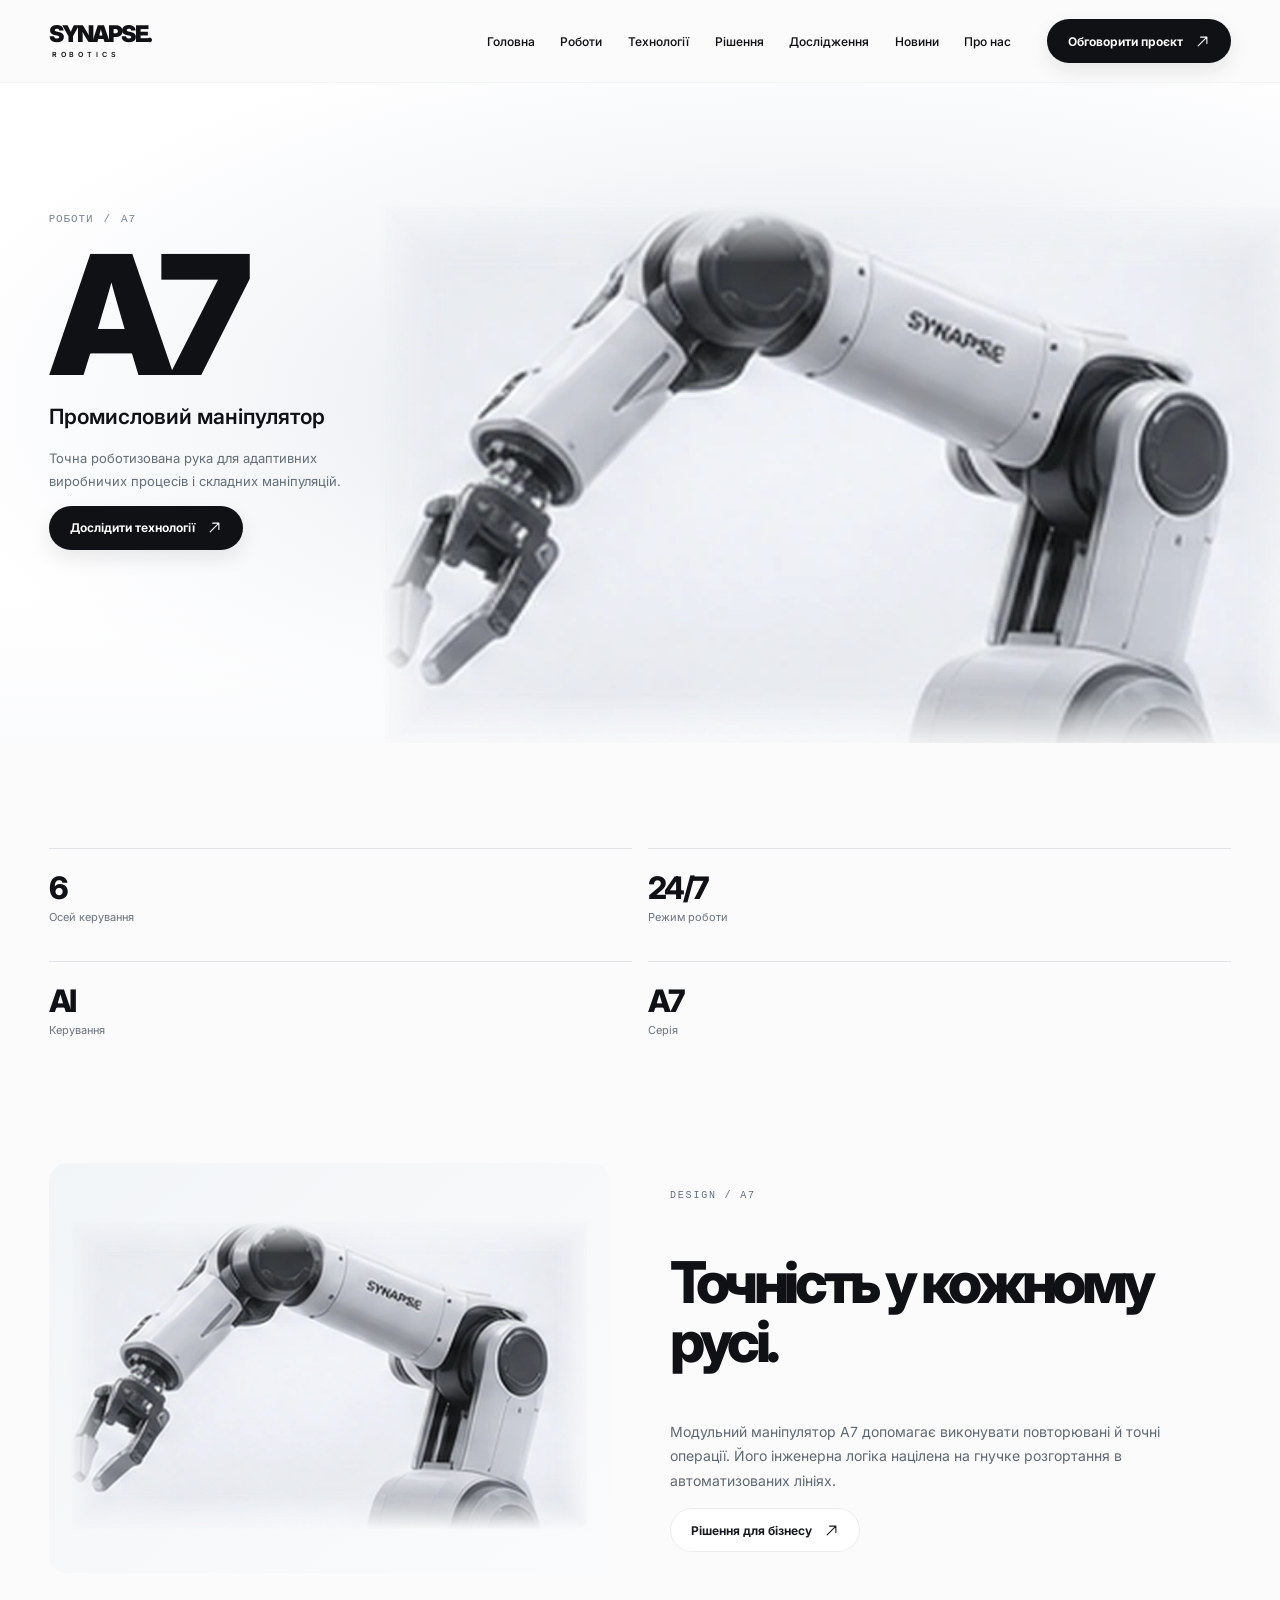
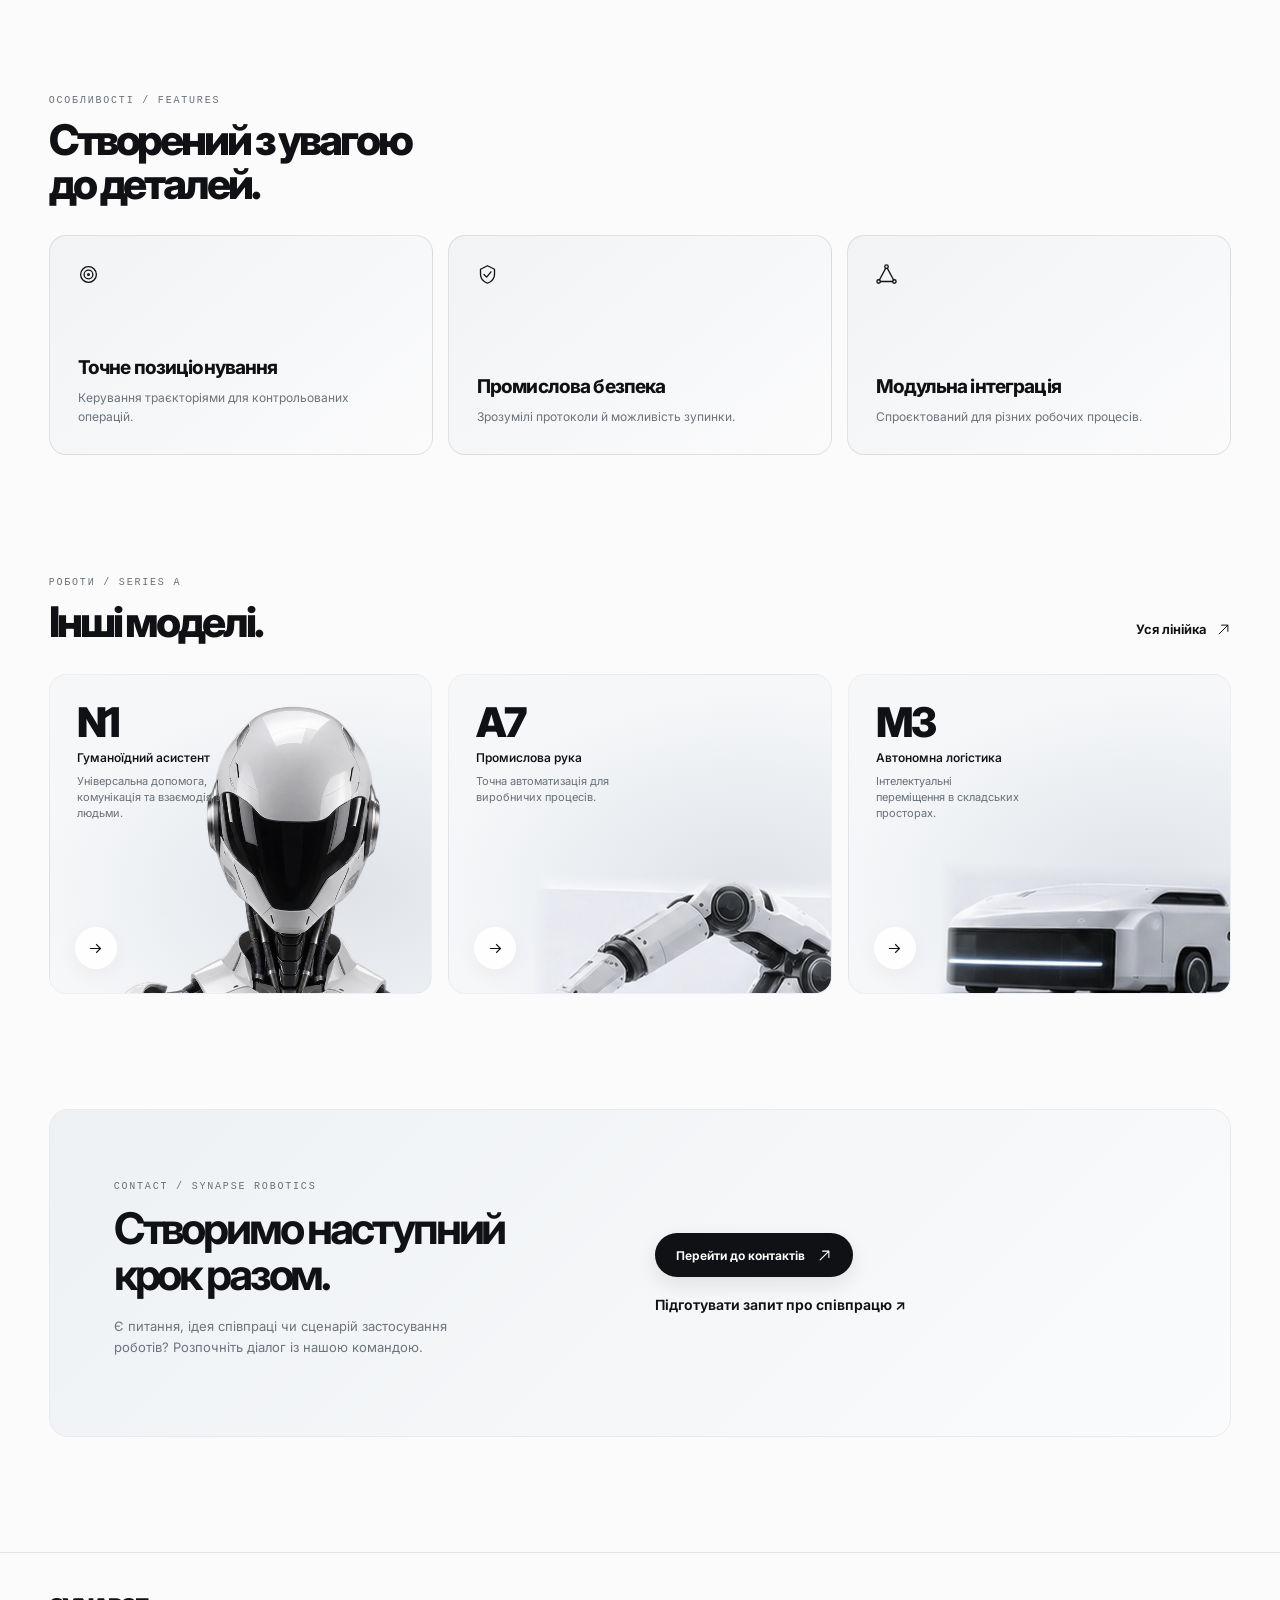
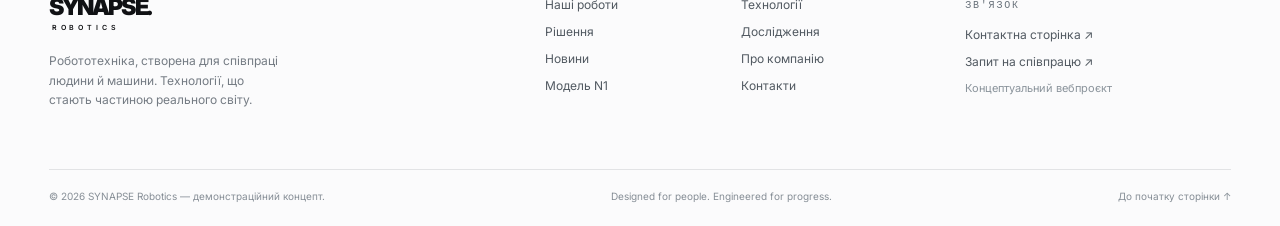
==== commit 304e66d5: "Site" ====
--- a/pages/robot-a7.html
+++ b/pages/robot-a7.html
@@ -173,9 +173,7 @@
             </section>
             <section class="section container">
                 <div class="model-details" data-reveal="">
-                    <div class="model-details__visual">
-                        <img alt="Деталі дизайну A7" loading="lazy" src="../assets/images/a7-arm-detail.webp"/>
-                    </div>
+                    <div class="model-details__visual single-photo"><img src="../assets/images/a7-arm-detail.webp" alt="Робот A7" loading="lazy"></div>
                     <div class="model-details__text">
                         <span class="eyebrow">
                             DESIGN / A7
--- a/assets/css/style.css
+++ b/assets/css/style.css
@@ -681,3 +681,35 @@
 
 /* A clear diagnosis when a local browser has JavaScript disabled. */
 .js-required { position:relative;z-index:400;padding:11px 18px;background:#13181d;color:#fff;text-align:center;font-size:12px; }
+
+/* v5 — automatic animations and smooth page navigation */
+.page-curtain { position:fixed; inset:0; z-index:9999; pointer-events:none; background:#fbfbfc; opacity:0; transition:opacity .44s cubic-bezier(.22,1,.36,1); }
+html.page-leaving .page-curtain, html.page-entering .page-curtain { opacity:1; }
+html.page-leaving body > :not(.page-curtain) { opacity:.55; transform:translateY(-14px); transition:opacity .44s ease,transform .44s cubic-bezier(.22,1,.36,1); }
+html.page-entering body > :not(.page-curtain) { opacity:.65; transform:translateY(12px); }
+
+/* N1 design image: keep the robot fully framed instead of cropped at the top. */
+.model-details__visual img { object-fit: contain; object-position: center center; padding: 24px 12px; }
+
+/* v8: N1 image framing and technology showcase crop fixes */
+.model-details__visual { min-height: 440px; display:flex; align-items:center; justify-content:center; }
+.model-details__visual img { width:100%; height:440px; object-fit:contain; object-position:center center; padding:20px 32px; transform:none !important; }
+.technology-showcase { min-height:520px; }
+.technology-showcase__image { top:0; bottom:0; right:8%; width:57%; height:100%; overflow:hidden; mask-image:linear-gradient(90deg,transparent 0%,#000 16%,#000 82%,transparent 100%); -webkit-mask-image:linear-gradient(90deg,transparent 0%,#000 16%,#000 82%,transparent 100%); }
+.technology-showcase__image img { width:100%; height:100%; object-fit:contain; object-position:center center; transform:none !important; filter:saturate(.75) contrast(1.04); }
+@media(max-width:900px) { .technology-showcase__image { width:85%; right:0; top:220px; height:340px; } .technology-showcase__image img { object-fit:contain; } }
+@media(max-width:600px) { .model-details__visual { min-height:320px; } .model-details__visual img { height:320px; padding:12px; } .technology-showcase__image { top:245px; height:290px; } }
+
+/* v9: Use the complete portrait asset, not the source image with a cropped head. */
+.model-details__visual { height: 460px; min-height:0; display:flex; align-items:center; justify-content:center; overflow:hidden; }
+.model-details__visual img { display:block; width:auto; max-width:100%; height:100%; max-height:100%; padding:14px 20px 0; object-fit:contain; object-position:center center; transform:none!important; }
+.technology-showcase { min-height:540px; }
+.technology-showcase__image { top:0; bottom:0; right:9%; width:49%; height:100%; overflow:hidden; mask-image:none; -webkit-mask-image:none; }
+.technology-showcase__image img { width:100%; height:100%; object-fit:contain; object-position:center center; transform:none!important; filter:none; }
+@media(max-width:900px) { .technology-showcase__image { top:190px; right:0; width:70%; height:320px; } }
+@media(max-width:600px) { .model-details__visual { height:330px; } .model-details__visual img { height:100%; padding:10px 10px 0; } .technology-showcase__image { top:240px; right:0; width:100%; height:290px; } }
+
+/* v10 — compact interactive photo galleries */
+/* Single product image — no gallery controls. */
+.model-details__visual.single-photo { height:clamp(300px,32vw,450px); display:flex; align-items:center; justify-content:center; overflow:hidden; border-radius:18px; background:linear-gradient(140deg,#f2f5f7,#fafbfc); }
+.model-details__visual.single-photo img { width:100%; height:100%; object-fit:contain; object-position:center; }
